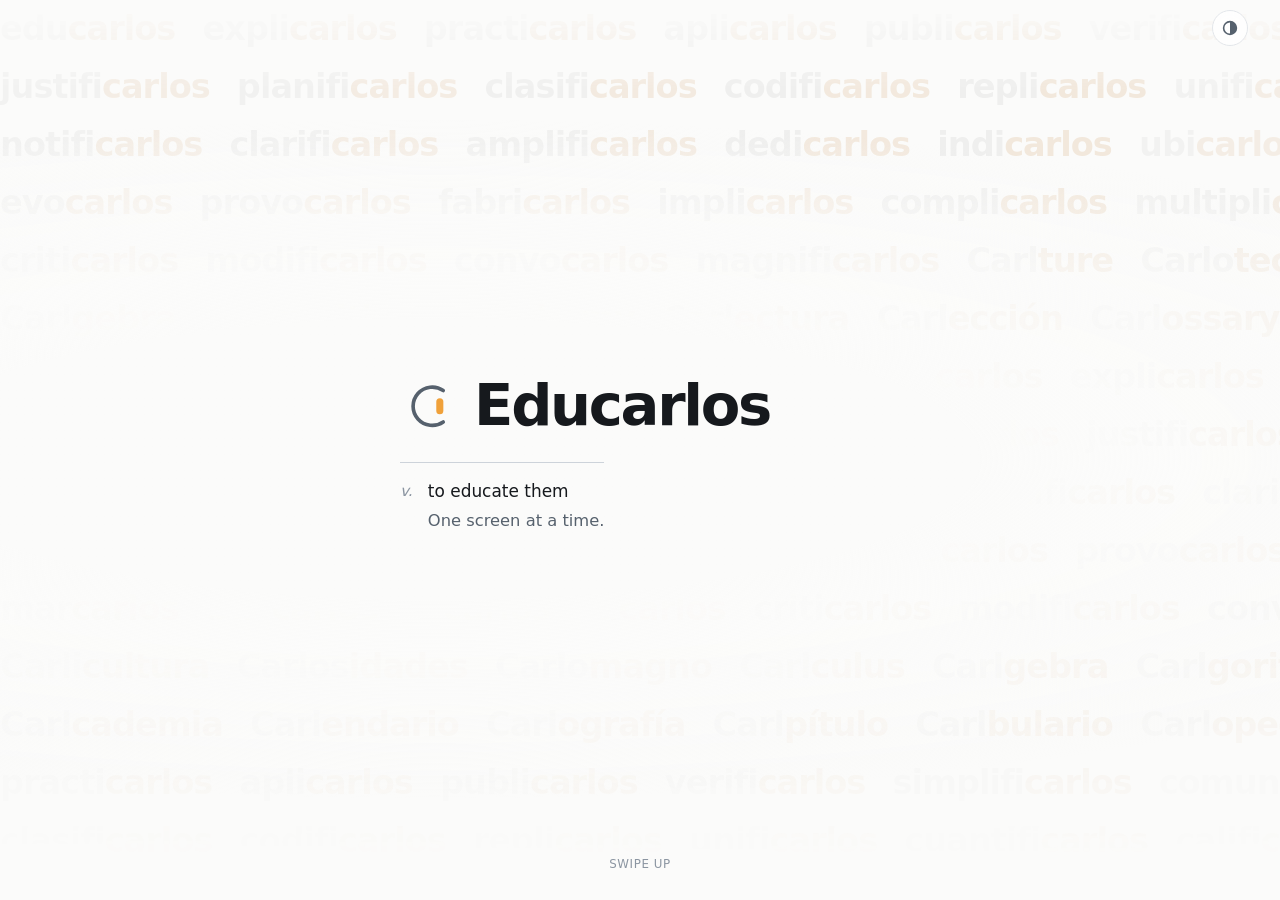
==== index.html @ c678763c "Add a theme toggle, light the icon, and animate the way between screens Four changes the reader meet" ====
<!doctype html>
<html lang="en">
<head>
<meta charset="utf-8">
<meta name="viewport" content="width=device-width, initial-scale=1, viewport-fit=cover, maximum-scale=5">
<meta name="theme-color" content="#0b0d10">
<script>
  /* Applied before first paint, so a saved theme never flashes the other one.
     Mirrors app/theme.js - keep the key and the bar colours in step. */
  try {
    var p = localStorage.getItem('educarlos:theme');
    if (p === 'light' || p === 'dark') {
      document.documentElement.setAttribute('data-theme', p);
      document.querySelector('meta[name=theme-color]')
        .setAttribute('content', p === 'light' ? '#fbfbfa' : '#0b0d10');
    } else if (matchMedia('(prefers-color-scheme: light)').matches) {
      document.querySelector('meta[name=theme-color]').setAttribute('content', '#fbfbfa');
    }
  } catch (e) {}
</script>
<meta name="apple-mobile-web-app-capable" content="yes">
<meta name="apple-mobile-web-app-status-bar-style" content="black-translucent">
<meta name="apple-mobile-web-app-title" content="Educarlos">
<meta name="mobile-web-app-capable" content="yes">
<meta name="color-scheme" content="dark light">
<title>Educarlos</title>
<link rel="icon" href="data:image/svg+xml,<svg xmlns='http://www.w3.org/2000/svg' viewBox='0 0 64 64'><path d='M42.9 16.44 A 19 19 0 1 0 42.9 47.56' fill='none' stroke='%238b95a1' stroke-width='4.6' stroke-linecap='round'/><rect x='36' y='23' width='7.5' height='18' rx='3.75' fill='%23f0a13a'/></svg>">
<!-- Home-screen icon. iOS ignores SVG here and picks the apple-touch-icon
     nearest its target size; the rest of the platforms take the manifest. -->
<link rel="apple-touch-icon" sizes="180x180" href="app/icons/icon-180.png">
<link rel="apple-touch-icon" sizes="167x167" href="app/icons/icon-167.png">
<link rel="apple-touch-icon" sizes="152x152" href="app/icons/icon-152.png">
<link rel="apple-touch-icon" sizes="120x120" href="app/icons/icon-120.png">
<link rel="manifest" href="app/site.webmanifest">
<link rel="stylesheet" href="vendor/katex/katex.min.css">
<link rel="stylesheet" href="app/styles.css">
<script defer src="vendor/katex/katex.min.js"></script>
</head>
<body>
<div id="app" aria-live="polite"></div>
<script type="module" src="app/main.js"></script>
</body>
</html>
---- app/styles.css ----
/* ============================================================
   Base tokens. Dark-first; light theme is a token swap only.
   ============================================================ */
:root {
  --bg:        #0b0d10;
  --bg-soft:   #11151a;
  --surface:   #161b21;
  --surface-2: #1e252d;
  --text:      #e9edf2;
  --text-dim:  #a5b2bf;
  --text-faint:#6f7c8a;
  --line:      #242c35;
  --line-2:    #333e4a;
  --accent:    #f0a13a;          /* overridden per course */
  --accent-ink:#0b0d10;
  --good:      #46c08a;
  --warn:      #e8b13a;
  --danger:    #e8695f;

  --maxw: 34rem;
  --radius: 16px;
  --ease: cubic-bezier(.22,.7,.2,1);
  --pad-x: clamp(1.25rem, 6vw, 2rem);

  --safe-t: env(safe-area-inset-top, 0px);
  --safe-b: env(safe-area-inset-bottom, 0px);
}

/* Light is a token swap. It applies when the device asks for it and the reader
   has not overridden that, or when they pick it outright: the toggle writes
   data-theme onto <html> and localStorage remembers the choice. */
@media (prefers-color-scheme: light) {
  :root:not([data-theme="dark"]) {
    --bg:        #fbfbfa;
    --bg-soft:   #f3f4f2;
    --surface:   #ffffff;
    --surface-2: #f1f3f5;
    --text:      #16191d;
    --text-dim:  #56616d;
    --text-faint:#8b95a1;
    --line:      #e3e6ea;
    --line-2:    #cdd3da;
    --accent-ink:#ffffff;
  }
}
:root[data-theme="light"] {
  --bg:        #fbfbfa;
  --bg-soft:   #f3f4f2;
  --surface:   #ffffff;
  --surface-2: #f1f3f5;
  --text:      #16191d;
  --text-dim:  #56616d;
  --text-faint:#8b95a1;
  --line:      #e3e6ea;
  --line-2:    #cdd3da;
  --accent-ink:#ffffff;
}

* { box-sizing: border-box; }
html, body {
  margin: 0; padding: 0;
  -webkit-tap-highlight-color: transparent;
  height: 100%;
  background: var(--bg);
  color: var(--text);
  overscroll-behavior: none;
}
body {
  font: 400 17px/1.62 -apple-system, BlinkMacSystemFont, "Segoe UI", Inter, system-ui, sans-serif;
  -webkit-font-smoothing: antialiased;
  text-rendering: optimizeLegibility;
  -webkit-text-size-adjust: 100%;
}
h1, h2, h3 { line-height: 1.22; letter-spacing: -0.02em; margin: 0; font-weight: 650; }
p { margin: 0 0 0.9em; }
p:last-child { margin-bottom: 0; }
a { color: var(--accent); text-underline-offset: 3px; }
button { font: inherit; color: inherit; }
code, pre, .mono { font-family: ui-monospace, SFMono-Regular, "SF Mono", Menlo, monospace; }
:focus-visible { outline: 2px solid var(--accent); outline-offset: 3px; border-radius: 4px; }

.wrap { width: 100%; max-width: var(--maxw); margin-inline: auto; padding-inline: var(--pad-x); }

/* ============================================================
   Library (home)
   ============================================================ */
.page {
  min-height: 100dvh;
  padding-top: calc(var(--safe-t) + 2.5rem);
  padding-bottom: calc(var(--safe-b) + 3rem);
}
/* Pages that sit under the fixed topbar need to clear it. */
.page.has-bar { padding-top: calc(var(--safe-t) + 4.75rem); }
.page-head { margin-bottom: 2rem; }
.page-head h1 { font-size: clamp(1.9rem, 8vw, 2.4rem); }
.page-head .sub { color: var(--text-dim); margin-top: .5rem; font-size: .98rem; }

.card-list { display: flex; flex-direction: column; gap: 1rem; }
.course-card {
  display: flex; align-items: center; gap: 1rem;
  padding: 1.1rem 1.15rem;
  background: var(--surface);
  border: 1px solid var(--line);
  border-radius: var(--radius);
  text-decoration: none; color: inherit;
  transition: transform .18s var(--ease), border-color .18s var(--ease);
}
.course-card:active { transform: scale(.985); border-color: var(--line-2); }
.course-card .meta { flex: 1; min-width: 0; }
.course-card h2 { font-size: 1.12rem; margin-bottom: .22rem; }
.course-card .desc {
  color: var(--text-dim); font-size: .9rem; line-height: 1.45;
  display: -webkit-box; -webkit-line-clamp: 2; -webkit-box-orient: vertical; overflow: hidden;
}
.course-card .tag {
  display: inline-block; margin-top: .5rem;
  font-size: .72rem; letter-spacing: .04em; text-transform: uppercase;
  color: var(--accent); font-weight: 600;
}

/* progress ring */
.ring { flex: none; width: 46px; height: 46px; }
.ring circle { fill: none; stroke-width: 4; }
.ring .track { stroke: var(--line-2); }
.ring .fill  { stroke: var(--accent); stroke-linecap: round; transition: stroke-dashoffset .5s var(--ease); }
.ring text { fill: var(--text-dim); font-size: 13px; font-weight: 600; }

/* ============================================================
   Course map — chapters as sections, lessons on a vertical spine
   ============================================================ */
.map-head { margin-bottom: 2rem; }
.map-head h1 { font-size: clamp(1.7rem, 7vw, 2.1rem); }
.map-head .desc { color: var(--text-dim); margin-top: .6rem; font-size: .95rem; }

.chapter { margin-top: 2.2rem; }
.chapter-title {
  display: flex; align-items: baseline; gap: .5rem; flex-wrap: wrap;
  font-size: .78rem; font-weight: 700; letter-spacing: .09em; text-transform: uppercase;
  color: var(--text-faint); margin-bottom: .9rem;
}
.chapter-title .n { color: var(--accent); white-space: nowrap; flex: none; }

.spine { position: relative; padding-left: 2.1rem; }
.spine::before {
  content: ""; position: absolute; left: .72rem; top: .4rem; bottom: .4rem;
  width: 2px; background: var(--line); border-radius: 2px;
}
.lesson-row {
  position: relative; display: block; text-decoration: none; color: inherit;
  padding: .78rem .9rem; margin-bottom: .5rem;
  background: var(--surface); border: 1px solid var(--line);
  border-radius: 13px;
  transition: transform .18s var(--ease), border-color .18s var(--ease);
}
.lesson-row:active { transform: scale(.985); }
.lesson-row .t { font-weight: 550; font-size: 1rem; }
.lesson-row .s { color: var(--text-faint); font-size: .82rem; margin-top: .18rem; }
.lesson-row .dot {
  position: absolute; left: -1.75rem; top: 1.05rem;
  width: 13px; height: 13px; border-radius: 50%;
  background: var(--bg); border: 2px solid var(--line-2);
}
.lesson-row.done   .dot { background: var(--accent); border-color: var(--accent); }
.lesson-row.active .dot { border-color: var(--accent); box-shadow: 0 0 0 4px color-mix(in srgb, var(--accent) 18%, transparent); }
.lesson-row.done   { border-color: color-mix(in srgb, var(--accent) 28%, var(--line)); }
.lesson-row.done .t { color: var(--text-dim); }
.lesson-row.planned { background: transparent; border-style: dashed; opacity: .62; }
.lesson-row.planned .t { color: var(--text-dim); font-weight: 500; }
.lesson-row.planned .dot { border-style: dashed; }
.lesson-row.planned .soon {
  margin-top: .35rem; font-size: .66rem; letter-spacing: .08em;
  text-transform: uppercase; color: var(--text-faint); font-weight: 700;
}

.disclaimer {
  margin-top: 2.5rem; padding: .9rem 1rem;
  border: 1px solid var(--line); border-radius: 12px;
  background: var(--bg-soft);
  color: var(--text-faint); font-size: .8rem; line-height: 1.5;
}

/* ============================================================
   Lesson player
   ============================================================ */
.topbar {
  position: fixed; inset: 0 0 auto 0; z-index: 20;
  padding-top: var(--safe-t);
  background: linear-gradient(to bottom, var(--bg) 55%, transparent);
  pointer-events: none;
}
.topbar .row {
  display: flex; align-items: center; gap: .75rem;
  height: 46px; padding-inline: max(var(--pad-x), .75rem);
  max-width: var(--maxw); margin-inline: auto;
}
.back {
  pointer-events: auto;
  display: grid; place-items: center;
  width: 34px; height: 34px; margin-left: -6px;
  border: 0; border-radius: 50%; background: transparent;
  color: var(--text-dim); cursor: pointer;
}
.back:active { background: var(--surface-2); }
.crumb {
  flex: 1; min-width: 0; color: var(--text-faint);
  font-size: .78rem; font-weight: 500;
  white-space: nowrap; overflow: hidden; text-overflow: ellipsis;
}
.count { color: var(--text-faint); font-size: .78rem; font-variant-numeric: tabular-nums; }
.pbar { height: 2px; background: var(--line); }
.pbar > i {
  display: block; height: 100%; width: 0%;
  background: var(--accent); border-radius: 2px;
  transition: width .35s var(--ease);
}

.deck {
  height: 100dvh;
  overflow-y: scroll;
  scroll-snap-type: y mandatory;
  overscroll-behavior-y: contain;
  -webkit-overflow-scrolling: touch;
  scrollbar-width: none;
}
.deck::-webkit-scrollbar { display: none; }

.screen {
  position: relative;
  min-height: 100dvh;
  scroll-snap-align: start;
  display: flex; flex-direction: column; justify-content: center;
  justify-content: safe center;   /* tall screens must not clip at the top */
  padding: calc(var(--safe-t) + 4rem) 0 calc(var(--safe-b) + 3.5rem);
}
.screen > .wrap { display: flex; flex-direction: column; gap: 1.35rem; }

/* entrance animation, staggered per block */
[data-anim] {
  opacity: 0; transform: translateY(14px);
  transition: opacity .5s var(--ease), transform .5s var(--ease);
  transition-delay: calc(var(--i, 0) * 70ms);
}
.screen.in [data-anim] { opacity: 1; transform: none; }
@media (prefers-reduced-motion: reduce) {
  [data-anim] { opacity: 1; transform: none; transition: none; }
  .deck { scroll-behavior: auto; }
  * { animation-duration: .01ms !important; transition-duration: .01ms !important; }
}

/* scroll hint on the first screen only */
.hint {
  position: absolute; left: 0; right: 0; bottom: calc(var(--safe-b) + 1.6rem);
  text-align: center; color: var(--text-faint); font-size: .74rem;
  letter-spacing: .05em; text-transform: uppercase;
  animation: bob 2.2s ease-in-out infinite;
}
@keyframes bob { 0%,100% { transform: translateY(0); opacity: .55 } 50% { transform: translateY(5px); opacity: 1 } }

/* ============================================================
   Blocks
   ============================================================ */
.b-prose h2 { font-size: clamp(1.45rem, 6.4vw, 1.85rem); margin-bottom: .7rem; }
.b-prose h3 { font-size: 1.05rem; color: var(--accent); font-weight: 600;
              letter-spacing: .02em; margin-bottom: .5rem; }
.b-prose p  { color: var(--text-dim); }
.b-prose strong { color: var(--text); font-weight: 620; }
.screen[data-kind="title"] .b-prose h2 { font-size: clamp(1.9rem, 9vw, 2.6rem); }
.screen[data-kind="title"] .b-prose p  { font-size: 1.05rem; }

.b-visual figure { margin: 0; }
.b-visual .art {
  background: var(--bg-soft);
  border: 1px solid var(--line);
  border-radius: var(--radius);
  padding: 1.1rem;
  overflow-x: auto;
}
.b-visual svg { display: block; width: 100%; height: auto; }
/* Shared visual vocabulary - every SVG in the courses draws from these. */
.b-visual svg text { font-family: inherit; font-size: 11px; fill: var(--text-dim); }
.b-visual svg .lbl    { fill: var(--text); font-weight: 600; }
.b-visual svg .accent { fill: var(--accent); }
.b-visual svg .dim    { fill: var(--text-faint); }
.b-visual svg .box    { fill: var(--surface); stroke: var(--line-2); stroke-width: 1.5; }
.b-visual svg .line   { stroke: var(--line-2); stroke-width: 1.5; fill: none; }
.b-visual svg .stroke-accent { stroke: var(--accent); stroke-width: 2; fill: none; }
.b-visual svg .hot    { fill: var(--accent); }
.b-visual svg .cold   { fill: var(--line-2); }
.b-visual figcaption {
  margin-top: .6rem; color: var(--text-faint);
  font-size: .82rem; line-height: 1.45; text-align: center;
}

.b-formula { overflow-x: auto; overflow-y: hidden; padding: .35rem 0; }
.b-formula .katex-display { margin: 0; }
.katex { font-size: 1.05em; }

.b-code pre {
  margin: 0; padding: .9rem 1rem;
  background: var(--bg-soft); border: 1px solid var(--line);
  border-radius: 12px; overflow-x: auto;
  font-size: .82rem; line-height: 1.55;
}
.b-code .lbl {
  display: block; margin-bottom: .45rem;
  font-size: .7rem; letter-spacing: .08em; text-transform: uppercase; color: var(--text-faint);
}
.b-code .tok-c { color: var(--text-faint); }
.b-code .tok-s { color: var(--good); }
.b-code .tok-k { color: var(--accent); }
.b-code .tok-n { color: #7fb3f0; }

.b-table .scroller { overflow-x: auto; border: 1px solid var(--line); border-radius: 12px; }
.b-table table { width: 100%; border-collapse: collapse; font-size: .86rem; }
.b-table th, .b-table td { padding: .6rem .7rem; text-align: left; vertical-align: top; }
.b-table thead th {
  background: var(--surface-2); color: var(--text);
  font-size: .72rem; letter-spacing: .05em; text-transform: uppercase; font-weight: 650;
  white-space: nowrap;
}
.b-table tbody tr + tr td { border-top: 1px solid var(--line); }
.b-table td { color: var(--text-dim); }
.b-table td:first-child { color: var(--text); font-weight: 550; }
.b-table[data-cols="2"] td:last-child,
.b-table[data-cols="2"] th:last-child { text-align: right; white-space: nowrap; }
.b-table caption { caption-side: bottom; padding-top: .55rem; color: var(--text-faint); font-size: .8rem; }

/* Below this width a 3-column comparison is unreadable, so each row
   becomes its own labelled card and the header row is dropped. */
@media (max-width: 33rem) {
  .b-table:not([data-cols="2"]) .scroller { overflow: visible; border: 0; border-radius: 0; }
  .b-table:not([data-cols="2"]) table,
  .b-table:not([data-cols="2"]) tbody,
  .b-table:not([data-cols="2"]) tr,
  .b-table:not([data-cols="2"]) td { display: block; width: 100%; }
  .b-table:not([data-cols="2"]) thead { display: none; }
  .b-table:not([data-cols="2"]) tr {
    background: var(--surface); border: 1px solid var(--line);
    border-radius: 12px; padding: .35rem .15rem; margin-bottom: .55rem;
  }
  .b-table:not([data-cols="2"]) tbody tr + tr td { border-top: 0; }
  .b-table:not([data-cols="2"]) td { padding: .45rem .85rem; }
  .b-table:not([data-cols="2"]) td::before {
    content: attr(data-label); display: block;
    font-size: .66rem; letter-spacing: .08em; text-transform: uppercase;
    color: var(--text-faint); font-weight: 700; margin-bottom: .12rem;
  }
  .b-table:not([data-cols="2"]) td:first-child { font-size: 1.02rem; padding-top: .6rem; }
  .b-table:not([data-cols="2"]) td:first-child::before { display: none; }
  .b-table:not([data-cols="2"]) td:last-child { padding-bottom: .7rem; }
}

.b-callout {
  border-radius: 13px; padding: .9rem 1rem;
  border: 1px solid var(--line); background: var(--bg-soft);
  border-left: 3px solid var(--tone, var(--accent));
}
.b-callout .lbl {
  display: block; margin-bottom: .35rem;
  font-size: .7rem; letter-spacing: .08em; text-transform: uppercase;
  font-weight: 700; color: var(--tone, var(--accent));
}
.b-callout p { color: var(--text-dim); font-size: .93rem; }
.b-callout[data-tone="note"]    { --tone: #7fb3f0; }
.b-callout[data-tone="warning"] { --tone: var(--warn); }
.b-callout[data-tone="gotcha"]  { --tone: var(--danger); }
.b-callout[data-tone="key"]     { --tone: var(--accent); }

.b-steps ol { margin: 0; padding: 0; list-style: none; counter-reset: s; }
.b-steps li {
  position: relative; padding-left: 2.4rem; padding-bottom: 1.05rem;
  color: var(--text-dim); font-size: .95rem;
}
.b-steps li:last-child { padding-bottom: 0; }
.b-steps li::before {
  counter-increment: s; content: counter(s);
  position: absolute; left: 0; top: -1px;
  width: 1.6rem; height: 1.6rem; border-radius: 50%;
  display: grid; place-items: center;
  background: var(--surface-2); color: var(--accent);
  font-size: .78rem; font-weight: 700;
}
.b-steps li:not(:last-child)::after {
  content: ""; position: absolute; left: .78rem; top: 1.75rem; bottom: .25rem;
  width: 2px; background: var(--line);
}
.b-steps li b { color: var(--text); font-weight: 600; }

.b-reveal { border: 1px solid var(--line); border-radius: 13px; background: var(--surface); overflow: hidden; }
.b-reveal summary {
  list-style: none; cursor: pointer; padding: 1rem 1.05rem;
  -webkit-user-select: none; user-select: none;
}
.b-reveal summary::-webkit-details-marker { display: none; }
.b-reveal summary::marker { content: ""; }
.b-reveal .q { font-weight: 560; }
.b-reveal .cue {
  display: flex; align-items: center; gap: .45rem; margin-top: .75rem;
  color: var(--accent); font-weight: 600; font-size: .88rem;
}
.b-reveal .chev { transition: transform .28s var(--ease); }
.b-reveal[open] .chev { transform: rotate(90deg); }
.b-reveal[open] summary .cue { opacity: .55; }
.b-reveal .a { border-top: 1px solid var(--line); animation: fadeIn .32s var(--ease); }
.b-reveal .a p { padding: .9rem 1.05rem; margin: 0; color: var(--text-dim); font-size: .93rem; }
.b-reveal .a p + p { padding-top: 0; }
@keyframes fadeIn { from { opacity: 0; transform: translateY(-4px); } to { opacity: 1; transform: none; } }

.b-sources { border-top: 1px solid var(--line); padding-top: .8rem; }
.b-sources .lbl {
  display: block; margin-bottom: .5rem;
  font-size: .68rem; letter-spacing: .08em; text-transform: uppercase; color: var(--text-faint);
}
.b-sources ol { margin: 0; padding-left: 1.1rem; }
.b-sources li { color: var(--text-faint); font-size: .8rem; line-height: 1.5; margin-bottom: .35rem; }

/* end-of-lesson screen */
.outro { text-align: center; }
.outro .mark {
  width: 54px; height: 54px; margin: 0 auto 1.1rem;
  border-radius: 50%; display: grid; place-items: center;
  background: color-mix(in srgb, var(--accent) 16%, transparent);
  color: var(--accent);
}
.cta {
  display: inline-flex; align-items: center; gap: .5rem;
  margin-top: 1.4rem; padding: .8rem 1.3rem;
  background: var(--accent); color: var(--accent-ink);
  border: 0; border-radius: 999px;
  font-weight: 650; text-decoration: none; cursor: pointer;
}
.cta.ghost { background: transparent; color: var(--text-dim); border: 1px solid var(--line-2); }
.outro .btns { display: flex; flex-direction: column; align-items: center; gap: .6rem; }

.empty { color: var(--text-faint); padding: 3rem 0; text-align: center; }

/* ============================================================
   Brand — the mark, and the field of puns behind the library
   ============================================================ */
:root {
  --pun-ink: rgba(233, 237, 242, .05);
  --pun-hot: rgba(240, 161, 58, .12);
}
@media (prefers-color-scheme: light) {
  :root:not([data-theme="dark"]) {
    --pun-ink: rgba(22, 25, 29, .05);
    --pun-hot: rgba(185, 112, 26, .13);
  }
}
:root[data-theme="light"] {
  --pun-ink: rgba(22, 25, 29, .05);
  --pun-hot: rgba(185, 112, 26, .13);
}

.brandlock { display: flex; align-items: center; gap: .55rem; }
.mark-c { width: 1.12em; height: 1.12em; flex: none; color: var(--text-dim); }
.page-head h1.brandlock { letter-spacing: -.035em; }
.page-head .sub .def { color: var(--text-faint); }
.page-head .sub .def i { font-style: normal; font-weight: 650; }

/* Every word here contains "carlos". The shared syllable is tinted, so the
   field reads as texture first and as a joke only on a second look. */
.punfield {
  position: fixed; inset: 0; z-index: 0;
  overflow: hidden; pointer-events: none; user-select: none;
  display: flex; flex-direction: column;
  -webkit-mask-image: linear-gradient(to bottom, transparent, #000 10%, #000 56%, transparent 96%);
          mask-image: linear-gradient(to bottom, transparent, #000 10%, #000 56%, transparent 96%);
}
.pun-row { height: 58px; flex: none; display: flex; align-items: center; overflow: hidden; }
.pun-track { display: flex; width: max-content; animation: pun-drift linear infinite; }
.pun-set { display: flex; gap: 1.7rem; padding-right: 1.7rem; }
.pun {
  font-size: clamp(1.45rem, 5.5vw, 2.1rem);
  font-weight: 650; letter-spacing: -.03em; white-space: nowrap;
  color: var(--pun-ink);
  opacity: calc(.7 + var(--d) * .075);
}
.pun b { font-weight: 650; color: var(--pun-hot); }
@keyframes pun-drift { from { transform: translateX(0); } to { transform: translateX(-50%); } }

/* The library sits on top of the field; every other view has none. */
.page { position: relative; z-index: 1; }

@media (prefers-reduced-motion: reduce) { .pun-track { animation: none; } }

/* ============================================================
   Home — a brand screen you swipe past, then the shelves
   ============================================================ */
.deck.home, .page { position: relative; z-index: 1; }

.screen[data-kind="hero"] > .wrap.hero {
  display: flex; flex-direction: column; gap: 1.1rem; align-items: flex-start;
}
.lockup-xl {
  display: flex; align-items: center; gap: .6rem;
  font-size: clamp(2.7rem, 13vw, 3.6rem);
  font-weight: 650; letter-spacing: -.04em; line-height: 1;
}
/* A dictionary entry, not a sentence: the part of speech sits in its own
   column so the two lines of the gloss share one left edge. */
.hero-def {
  display: grid; grid-template-columns: auto 1fr;
  column-gap: .95rem; row-gap: .15rem;
  border-top: 1px solid var(--line-2);
  padding-top: .95rem; margin-top: .35rem;
  max-width: 21rem;
}
.hero-def .pos {
  grid-row: 1; font-style: italic; font-size: .95rem;
  color: var(--text-faint); padding-top: .06em;
}
.hero-def .d1 { grid-row: 1; grid-column: 2; color: var(--text); font-size: 1.06rem; }
.hero-def .d2 { grid-row: 2; grid-column: 2; color: var(--text-dim); font-size: 1.02rem; }

/* Past the hero the field is backdrop, not headline. */
.punfield { transition: opacity .5s var(--ease); }
#app.past-hero .punfield { opacity: .32; }

.sec-head {
  font-size: .74rem; font-weight: 700; letter-spacing: .12em; text-transform: uppercase;
  color: var(--text-faint); margin-bottom: 1.1rem;
}
.section-list { display: flex; flex-direction: column; gap: .85rem; }
.section-card {
  display: flex; align-items: center; gap: 1rem;
  padding: 1.15rem 1.2rem;
  background: var(--surface); border: 1px solid var(--line);
  border-radius: var(--radius);
  text-decoration: none; color: inherit;
  transition: transform .18s var(--ease), border-color .18s var(--ease);
}
.section-card:active { transform: scale(.985); border-color: var(--line-2); }
.section-card .badge {
  flex: none; width: 46px; height: 46px; border-radius: 13px;
  display: grid; place-items: center;
  background: var(--surface-2); border: 1px solid var(--line);
  font-size: .92rem; font-weight: 700; letter-spacing: .04em;
  color: var(--text-dim);
}
.section-card .meta { flex: 1; min-width: 0; }
.section-card h2 { font-size: 1.12rem; margin-bottom: .22rem; }
.section-card .desc { color: var(--text-dim); font-size: .9rem; line-height: 1.45; }
.section-card .tag {
  display: inline-block; margin-top: .5rem;
  font-size: .72rem; letter-spacing: .04em; text-transform: uppercase;
  color: var(--accent); font-weight: 600;
}
/* An empty shelf is a promise, not a dead end - it reads quieter.
   Note: not ".empty", which is the page-level utility and centres its text. */
.section-card.soon .badge { font-size: 1.35rem; color: var(--accent); }
.section-card.soon .tag { color: var(--text-faint); }

/* ============================================================
   Search within a section
   ============================================================ */
.searchbox { margin-bottom: 1.1rem; }
.searchbox input {
  width: 100%; font: inherit; font-size: 1rem;
  padding: .8rem 1rem; border-radius: 13px;
  background: var(--surface); color: var(--text);
  border: 1px solid var(--line);
  -webkit-appearance: none; appearance: none;
}
.searchbox input::placeholder { color: var(--text-faint); }
.searchbox input:focus { outline: none; border-color: var(--line-2); }
.searchbox input:focus-visible { outline: 2px solid var(--accent); outline-offset: 2px; }
.searchbox input::-webkit-search-cancel-button { -webkit-appearance: none; }

/* Lessons that matched, listed under their course. */
.hits {
  display: flex; flex-direction: column; gap: 1px;
  margin: -.35rem 0 .25rem 1.1rem;
  padding-left: 1rem; border-left: 2px solid var(--line);
}
.hit {
  display: block; text-decoration: none; color: var(--text-dim);
  font-size: .9rem; padding: .5rem 0;
}
.hit .hit-ch {
  display: block; font-size: .68rem; letter-spacing: .08em; text-transform: uppercase;
  color: var(--text-faint); margin-bottom: .1rem;
}
.hit.planned, .hit.more { color: var(--text-faint); }

/* A soft clearing so the lockup is never fighting a pun for legibility. */
.screen[data-kind="hero"]::before {
  content: ""; position: absolute; inset: 0; pointer-events: none;
  background: radial-gradient(125% 46% at 34% 51%,
    var(--bg) 0%,
    var(--bg) 34%,
    color-mix(in srgb, var(--bg) 72%, transparent) 58%,
    transparent 82%);
}
.screen[data-kind="hero"] > .wrap.hero { position: relative; z-index: 1; }

/* ============================================================
   Theme toggle — system, light, dark
   ============================================================ */
/* On the home deck it floats; inside a topbar it sits in the row. Both need
   pointer events back, since .topbar itself lets touches through. */
.corner {
  position: fixed; z-index: 30;
  top: calc(var(--safe-t) + .6rem); right: max(var(--pad-x), .75rem);
}
.theme-toggle {
  pointer-events: auto;
  flex: none; display: grid; place-items: center;
  width: 36px; height: 36px; padding: 0;
  border-radius: 50%; cursor: pointer;
  background: color-mix(in srgb, var(--surface) 82%, transparent);
  border: 1px solid var(--line);
  color: var(--text-dim);
  -webkit-backdrop-filter: blur(12px); backdrop-filter: blur(12px);
  transition: transform .18s var(--ease), border-color .18s var(--ease), color .18s var(--ease);
}
.theme-toggle:active { transform: scale(.9); }
.theme-toggle:hover { color: var(--text); border-color: var(--line-2); }
.theme-toggle svg { width: 20px; height: 20px; fill: currentColor; }
.theme-toggle svg [fill="none"] { stroke: currentColor; stroke-width: 1.6; stroke-linecap: round; }
.theme-toggle svg .half { fill: currentColor; opacity: .999; }
/* The icon turns over as the theme does - a half-second of feedback that the
   tap landed, on a control whose effect is otherwise instantaneous. */
.theme-toggle.spun svg { animation: spin-in .45s var(--ease); }
@keyframes spin-in {
  from { transform: rotate(-120deg) scale(.55); opacity: 0; }
  to   { transform: none; opacity: 1; }
}

/* ============================================================
   Shelves — reading the spines before opening the shelf
   ============================================================ */
.section-card .rail {
  display: flex; flex-wrap: wrap; gap: .3rem .35rem; margin-top: .6rem;
}
.section-card .chip {
  display: inline-flex; align-items: center; gap: .32rem;
  padding: .22rem .55rem .24rem;
  border-radius: 999px; border: 1px solid var(--line);
  background: var(--bg-soft);
  font-size: .72rem; font-weight: 550; color: var(--text-dim);
  max-width: 100%; min-width: 0;
}
/* The ellipsis has to live on a block inside the chip: a flex container
   never truncates its own text. */
.section-card .chip .txt {
  min-width: 0; white-space: nowrap; overflow: hidden; text-overflow: ellipsis;
}
.section-card .chip::before {
  content: ""; flex: none; width: 6px; height: 6px; border-radius: 50%;
  background: var(--accent);
}
.section-card .chip.more { color: var(--text-faint); }
.section-card .chip.more::before { display: none; }
.section-card .tag { margin-top: .55rem; }

/* The chevron leans in on touch, so the card reads as a door rather than a
   panel. It is decoration: the whole card is the link. */
.section-card .go {
  flex: none; display: grid; place-items: center;
  width: 26px; height: 26px; color: var(--text-faint);
  transition: transform .22s var(--ease), color .22s var(--ease);
}
.section-card:active .go { transform: translateX(3px); color: var(--accent); }
.section-card { align-items: flex-start; }
.section-card .badge, .section-card .go { margin-top: .1rem; }

/* The section's own header: the badge that flew in from the shelf, then the
   title under it rather than beside it - this screen has room to breathe. */
.sec-hero .badge {
  display: grid; place-items: center;
  width: 52px; height: 52px; border-radius: 15px; margin-bottom: .9rem;
  background: var(--surface-2); border: 1px solid var(--line);
  font-size: 1.05rem; font-weight: 700; letter-spacing: .04em; color: var(--text-dim);
}

/* Cards and chapters land one after another, wherever they are mounted.
   Distinct from [data-anim], which waits on a snapped screen to scroll in. */
[data-rise] {
  animation: rise .46s var(--ease) both;
  animation-delay: calc(var(--i, 0) * 55ms);
}
@keyframes rise { from { opacity: 0; transform: translateY(13px); } to { opacity: 1; transform: none; } }

/* ============================================================
   View transitions — one screen handing over to the next
   ============================================================ */
/* Paired elements (a shelf badge, a course title) fly between the two views;
   everything else is the root cross-fade below. Safari and Chrome run these;
   anywhere else the navigation simply happens, which is the old behaviour. */
::view-transition-group(*) { animation-duration: .44s; animation-timing-function: var(--ease); }
::view-transition-old(root), ::view-transition-new(root) {
  animation-duration: .44s; animation-timing-function: var(--ease);
  mix-blend-mode: normal;                 /* the two frames must not multiply */
}
::view-transition-old(root) { z-index: 0; }
::view-transition-new(root) { z-index: 1; }

/* Going deeper: the new screen rises over the old one, which settles back. */
:root[data-nav="forward"]::view-transition-old(root) { animation-name: vt-recede; }
:root[data-nav="forward"]::view-transition-new(root) { animation-name: vt-rise; }
/* Coming back out: mirrored, so the gesture feels reversible. */
:root[data-nav="back"]::view-transition-old(root) { animation-name: vt-sink; }
:root[data-nav="back"]::view-transition-new(root) { animation-name: vt-return; }
/* A theme change is not travel - it washes, in place. */
:root[data-nav="theme"]::view-transition-old(root) { animation: vt-fade-out .5s var(--ease) both; }
:root[data-nav="theme"]::view-transition-new(root) { animation: vt-fade-in .5s var(--ease) both; }

@keyframes vt-rise    { from { opacity: 0; transform: translateY(26px) scale(.985); } to { opacity: 1; transform: none; } }
@keyframes vt-recede  { from { opacity: 1; transform: none; } to { opacity: 0; transform: scale(.965); } }
@keyframes vt-return  { from { opacity: 0; transform: scale(.97); } to { opacity: 1; transform: none; } }
@keyframes vt-sink    { from { opacity: 1; transform: none; } to { opacity: 0; transform: translateY(22px) scale(.99); } }
@keyframes vt-fade-out { from { opacity: 1; } to { opacity: 0; } }
@keyframes vt-fade-in  { from { opacity: 0; } to { opacity: 1; } }

@media (prefers-reduced-motion: reduce) {
  [data-rise] { animation: none; }
  ::view-transition-group(*), ::view-transition-old(*), ::view-transition-new(*) { animation: none !important; }
}

/* The toggle rides at the end of a topbar row, clear of the count. */
.topbar .theme-toggle { margin-left: .35rem; margin-right: -4px; }
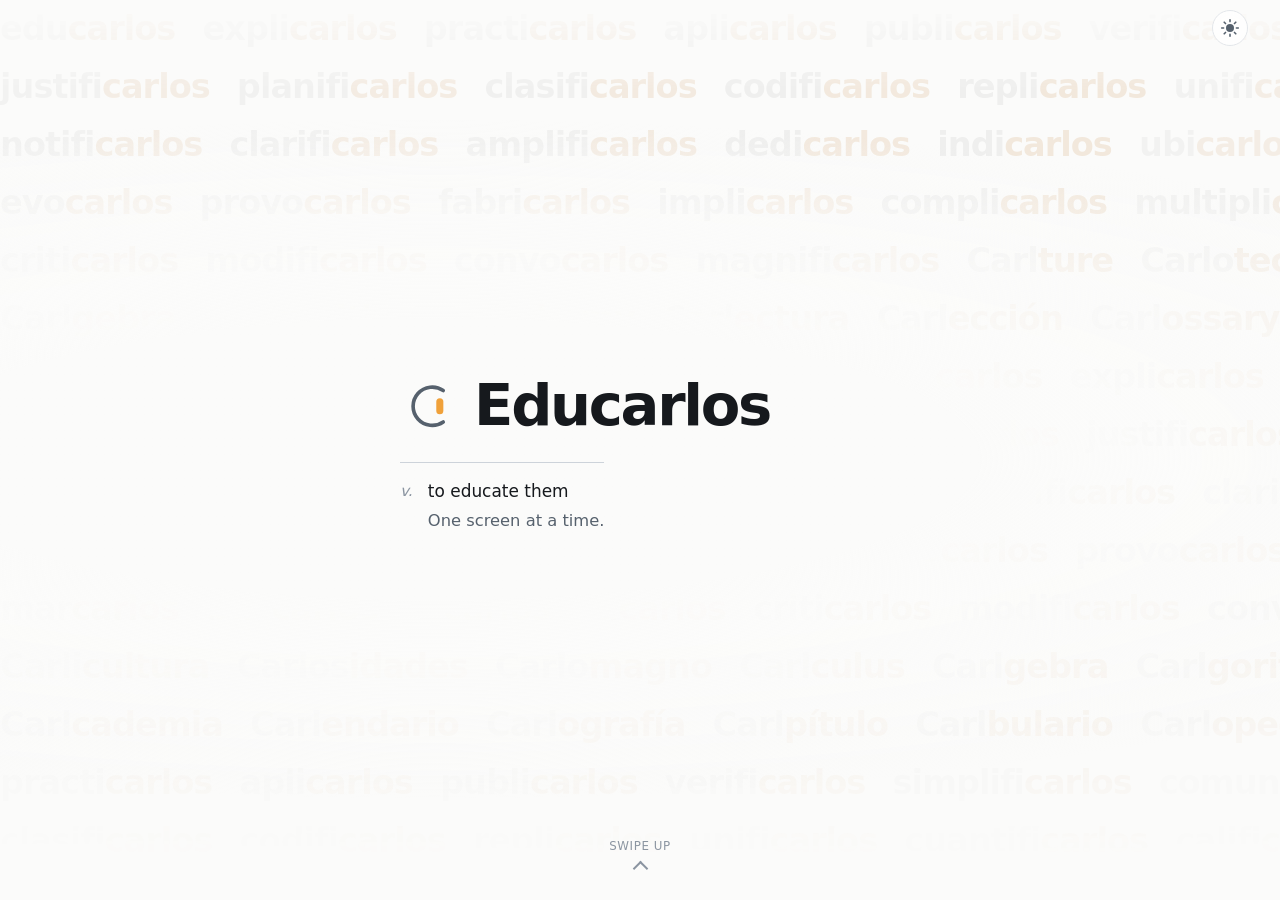
==== commit 9668df39: "Default to light, and animate the first swipe Light is now what a reader gets before touching anythi" ====
--- a/index.html
+++ b/index.html
@@ -3,26 +3,25 @@
 <head>
 <meta charset="utf-8">
 <meta name="viewport" content="width=device-width, initial-scale=1, viewport-fit=cover, maximum-scale=5">
-<meta name="theme-color" content="#0b0d10">
+<meta name="theme-color" content="#fbfbfa">
 <script>
-  /* Applied before first paint, so a saved theme never flashes the other one.
+  /* Applied before first paint, so the theme never flashes the other one.
+     Light is the default; only an explicit "system" defers to the phone.
      Mirrors app/theme.js - keep the key and the bar colours in step. */
   try {
     var p = localStorage.getItem('educarlos:theme');
-    if (p === 'light' || p === 'dark') {
-      document.documentElement.setAttribute('data-theme', p);
-      document.querySelector('meta[name=theme-color]')
-        .setAttribute('content', p === 'light' ? '#fbfbfa' : '#0b0d10');
-    } else if (matchMedia('(prefers-color-scheme: light)').matches) {
-      document.querySelector('meta[name=theme-color]').setAttribute('content', '#fbfbfa');
-    }
+    var dark = p === 'dark'
+      || (p === 'system' && matchMedia('(prefers-color-scheme: dark)').matches);
+    if (p !== 'system') document.documentElement.setAttribute('data-theme', dark ? 'dark' : 'light');
+    document.querySelector('meta[name=theme-color]')
+      .setAttribute('content', dark ? '#0b0d10' : '#fbfbfa');
   } catch (e) {}
 </script>
 <meta name="apple-mobile-web-app-capable" content="yes">
-<meta name="apple-mobile-web-app-status-bar-style" content="black-translucent">
+<meta name="apple-mobile-web-app-status-bar-style" content="default">
 <meta name="apple-mobile-web-app-title" content="Educarlos">
 <meta name="mobile-web-app-capable" content="yes">
-<meta name="color-scheme" content="dark light">
+<meta name="color-scheme" content="light dark">
 <title>Educarlos</title>
 <link rel="icon" href="data:image/svg+xml,<svg xmlns='http://www.w3.org/2000/svg' viewBox='0 0 64 64'><path d='M42.9 16.44 A 19 19 0 1 0 42.9 47.56' fill='none' stroke='%238b95a1' stroke-width='4.6' stroke-linecap='round'/><rect x='36' y='23' width='7.5' height='18' rx='3.75' fill='%23f0a13a'/></svg>">
 <!-- Home-screen icon. iOS ignores SVG here and picks the apple-touch-icon
--- a/app/styles.css
+++ b/app/styles.css
@@ -513,7 +513,8 @@
 .hero-def .d1 { grid-row: 1; grid-column: 2; color: var(--text); font-size: 1.06rem; }
 .hero-def .d2 { grid-row: 2; grid-column: 2; color: var(--text-dim); font-size: 1.02rem; }
 
-/* Past the hero the field is backdrop, not headline. */
+/* Past the hero the field is backdrop, not headline. The opacity step is the
+   floor; the scroll-linked rules further down do the rest. */
 .punfield { transition: opacity .5s var(--ease); }
 #app.past-hero .punfield { opacity: .32; }
 
@@ -720,3 +721,67 @@
 
 /* The toggle rides at the end of a topbar row, clear of the count. */
 .topbar .theme-toggle { margin-left: .35rem; margin-right: -4px; }
+
+/* ============================================================
+   The first swipe — hero handing over to the shelves
+   ============================================================ */
+/* --p is how far the reader is between the two home screens, 0 to 1, written
+   by wireHome() on every frame of the scroll. Everything here is a function of
+   that one number, so the whole handover tracks the finger: push halfway and
+   stop, and it sits halfway. */
+@media (prefers-reduced-motion: no-preference) {
+  /* The lockup lifts, shrinks a little and blurs out of the way. It is the
+     thing being left behind, so it leads. */
+  .deck.home .wrap.hero {
+    transform: translateY(calc(var(--p, 0) * -9vh)) scale(calc(1 - var(--p, 0) * .09));
+    opacity: clamp(0, calc(1 - var(--p, 0) * 1.45), 1);
+    filter: blur(calc(var(--p, 0) * 3px));
+    will-change: transform, opacity;
+  }
+  /* Its clearing in the pun field closes as it goes. */
+  .deck.home .screen[data-kind="hero"]::before { opacity: calc(1 - var(--p, 0)); }
+
+  /* The field drifts the other way and swells slightly: the parallax that
+     tells the eye the two screens are at different depths. */
+  .punfield {
+    transform: translateY(calc(var(--p, 0) * 7vh)) scale(calc(1 + var(--p, 0) * .07));
+    will-change: transform;
+  }
+
+  /* The shelves arrive a beat behind the scroll, then settle - the small lag
+     is what makes the swipe feel like it has weight. */
+  .deck.home .screen[data-kind="shelves"] > .wrap {
+    transform: translateY(calc((1 - var(--p, 0)) * 5vh));
+  }
+  .deck.home .screen[data-kind="shelves"] .sec-head { opacity: var(--p, 0); }
+
+  /* The hint fades as soon as the swipe starts - it has been answered. */
+  .deck.home .hint { opacity: calc(1 - var(--p, 0) * 2.6); }
+}
+
+/* The cue reads as a direction, not a caption. The bob moves to the chevron
+   so the label can be faded by --p - an animation would outrank that. */
+.deck.home .hint {
+  display: flex; flex-direction: column; align-items: center; gap: .45rem;
+  animation: none;
+}
+.deck.home .hint::after {
+  content: ""; width: 9px; height: 9px;
+  border-right: 2px solid currentColor; border-bottom: 2px solid currentColor;
+  rotate: -135deg;                       /* a chevron, pointing up */
+  animation: chev 2.2s ease-in-out infinite;
+}
+/* rotate and translate are separate properties here, so the bob does not
+   have to carry the chevron's rotation with it. */
+@keyframes chev {
+  0%, 100% { translate: 0 3px; opacity: .5; }
+  50%      { translate: 0 -2px; opacity: 1; }
+}
+
+/* Each shelf lands with a little overshoot, one after the other. */
+.section-card[data-anim] {
+  transition: opacity .5s var(--ease),
+              transform .62s cubic-bezier(.2, .9, .25, 1.08);
+  transform: translateY(22px) scale(.97);
+}
+.screen.in .section-card[data-anim] { transform: none; }
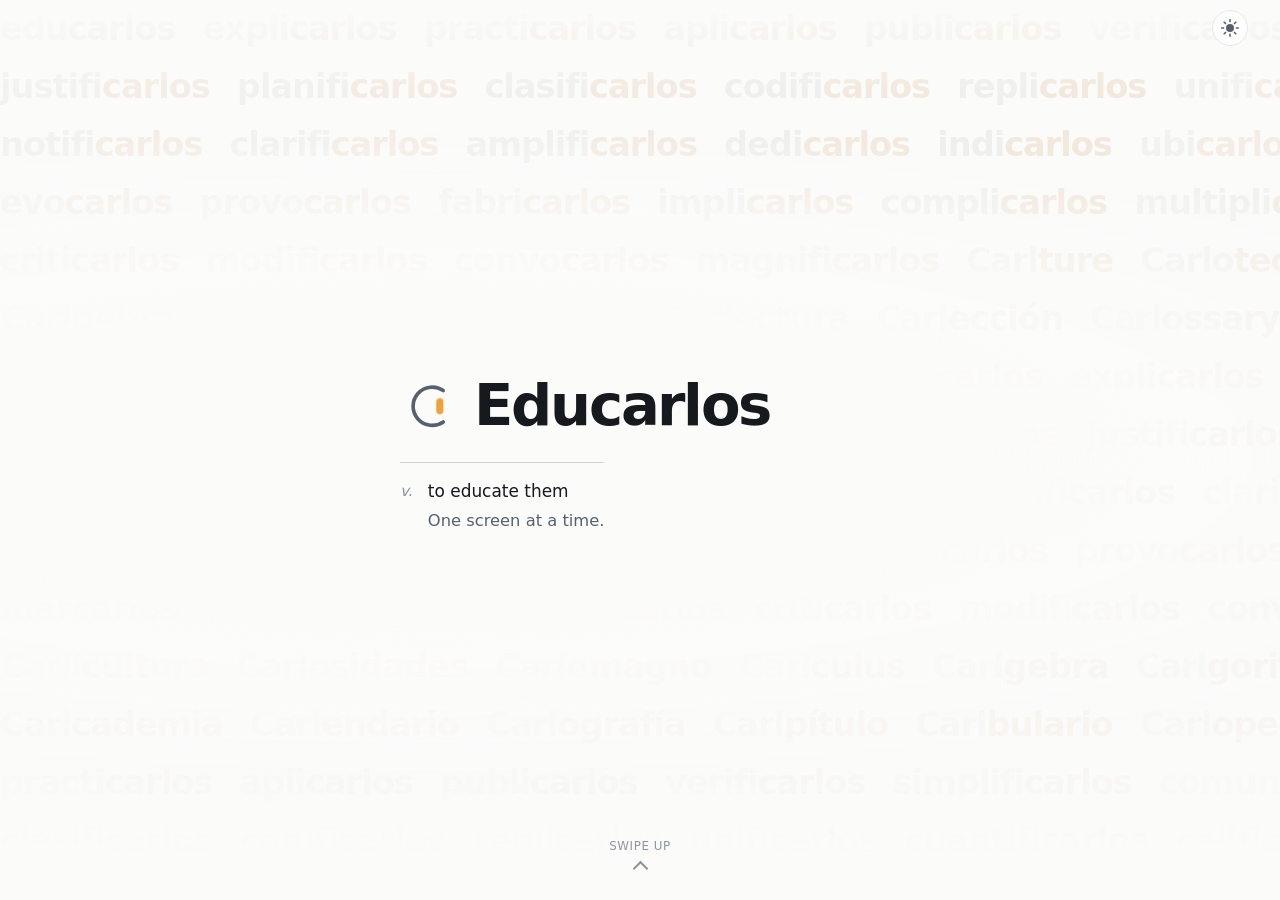
==== commit 8f24b292: "Stamp a build id on the app's own URLs A phone that had the app open showed the Punto shelf filled w" ====
--- a/index.html
+++ b/index.html
@@ -32,11 +32,11 @@
 <link rel="apple-touch-icon" sizes="120x120" href="app/icons/icon-120.png">
 <link rel="manifest" href="app/site.webmanifest">
 <link rel="stylesheet" href="vendor/katex/katex.min.css">
-<link rel="stylesheet" href="app/styles.css">
+<link rel="stylesheet" href="app/styles.css?v=202609051941">
 <script defer src="vendor/katex/katex.min.js"></script>
 </head>
 <body>
 <div id="app" aria-live="polite"></div>
-<script type="module" src="app/main.js"></script>
+<script type="module" src="app/main.js?v=202609051941"></script>
 </body>
 </html>
--- a/app/styles.css
+++ b/app/styles.css
@@ -513,10 +513,11 @@
 .hero-def .d1 { grid-row: 1; grid-column: 2; color: var(--text); font-size: 1.06rem; }
 .hero-def .d2 { grid-row: 2; grid-column: 2; color: var(--text-dim); font-size: 1.02rem; }
 
-/* Past the hero the field is backdrop, not headline. The opacity step is the
-   floor; the scroll-linked rules further down do the rest. */
-.punfield { transition: opacity .5s var(--ease); }
-#app.past-hero .punfield { opacity: .32; }
+/* Past the hero the field is backdrop, not headline - and it dims on the way
+   there rather than in one step, so it never competes with the shelves it is
+   handing over to. --p carries the swipe even when motion is reduced, which
+   is why the fade lives out here and not with the transforms. */
+.punfield { opacity: max(.22, calc(1 - var(--p, 0) * 1.5)); }
 
 .sec-head {
   font-size: .74rem; font-weight: 700; letter-spacing: .12em; text-transform: uppercase;
@@ -677,8 +678,10 @@
 
 /* Cards and chapters land one after another, wherever they are mounted.
    Distinct from [data-anim], which waits on a snapped screen to scroll in. */
+/* backwards, never both: if an animation is ever dropped or cut short, the
+   element must be left in its natural, visible state. */
 [data-rise] {
-  animation: rise .46s var(--ease) both;
+  animation: rise .46s var(--ease) backwards;
   animation-delay: calc(var(--i, 0) * 55ms);
 }
 @keyframes rise { from { opacity: 0; transform: translateY(13px); } to { opacity: 1; transform: none; } }
@@ -744,7 +747,7 @@
   /* The field drifts the other way and swells slightly: the parallax that
      tells the eye the two screens are at different depths. */
   .punfield {
-    transform: translateY(calc(var(--p, 0) * 7vh)) scale(calc(1 + var(--p, 0) * .07));
+    transform: translateY(calc(var(--p, 0) * 7vh)) scale(calc(1 + var(--p, 0) * .04));
     will-change: transform;
   }
 
@@ -785,3 +788,379 @@
   transform: translateY(22px) scale(.97);
 }
 .screen.in .section-card[data-anim] { transform: none; }
+
+/* ============================================================
+   The opening — the mark drawing itself, the name arriving
+   ============================================================ */
+/* Everything here is first-paint only, and only on the home screen. The idea
+   is one second of assembly: the C draws, the screen it holds drops in, the
+   name rises a letter at a time, the gloss wipes across. */
+.lockup-xl .mk { display: inline-flex; }
+.lockup-xl .word { display: inline-flex; }
+.lockup-xl .word .l { display: inline-block; will-change: transform, opacity; }
+
+@media (prefers-reduced-motion: no-preference) {
+  /* 100 is the arc's length to the nearest unit: r19 over 300 degrees. */
+  .lockup-xl .mark-c .arc {
+    stroke-dasharray: 100; stroke-dashoffset: 100;
+    animation: draw-c 1s var(--ease) .1s forwards;
+  }
+  .lockup-xl .mark-c .bar {
+    transform-box: fill-box; transform-origin: center;
+    scale: 0 .4; opacity: 0;
+    animation: drop-bar .55s cubic-bezier(.2, .9, .25, 1.5) .8s forwards;
+  }
+  .lockup-xl .word .l {
+    opacity: 0; translate: 0 .42em; rotate: x -55deg;
+    animation: letter-up .6s var(--ease) forwards;
+    animation-delay: calc(.34s + var(--i) * .042s);
+  }
+  /* The gloss is a definition: it should read as being written out. */
+  .hero-def {
+    -webkit-mask-image: linear-gradient(to right, #000 0 0);
+            mask-image: linear-gradient(to right, #000 0 0);
+    -webkit-mask-size: 0% 100%; mask-size: 0% 100%;
+    -webkit-mask-repeat: no-repeat; mask-repeat: no-repeat;
+    animation: wipe-in .85s var(--ease) 1s forwards;
+  }
+}
+
+@keyframes draw-c   { to { stroke-dashoffset: 0; } }
+@keyframes drop-bar { to { scale: 1 1; opacity: 1; } }
+@keyframes letter-up { to { opacity: 1; translate: 0 0; rotate: x 0deg; } }
+@keyframes wipe-in  { to { -webkit-mask-size: 100% 100%; mask-size: 100% 100%; } }
+
+/* ============================================================
+   Depth — the swipe as two planes, not one scroll
+   ============================================================ */
+@media (prefers-reduced-motion: no-preference) {
+  .deck.home .screen { perspective: 1100px; }
+
+  /* The hero does not merely leave: it falls back into the page. */
+  .deck.home .wrap.hero {
+    transform: translateY(calc(var(--p, 0) * -9vh))
+               translateZ(calc(var(--p, 0) * -170px))
+               rotateX(calc(var(--p, 0) * 7deg));
+    transform-origin: 50% 0;
+  }
+  /* And the shelves tip up to meet the reader as they arrive. */
+  .deck.home .screen[data-kind="shelves"] > .wrap {
+    transform: translateY(calc((1 - var(--p, 0)) * 5vh))
+               rotateX(calc((1 - var(--p, 0)) * 9deg));
+    transform-origin: 50% 100%;
+  }
+  /* The field fans as it goes, alternate rows parting - the swipe opens it
+     like a hand of cards rather than sliding a picture. */
+  .pun-row:nth-child(odd)  { transform: translateY(calc(var(--p, 0) * -2.4vh)); }
+  .pun-row:nth-child(even) { transform: translateY(calc(var(--p, 0) *  2.4vh)); }
+}
+
+/* ============================================================
+   Touch — every tap answered before the route changes
+   ============================================================ */
+.section-card, .course-card, .lesson-row {
+  transition: transform .32s var(--ease), border-color .2s var(--ease),
+              box-shadow .32s var(--ease);
+}
+.section-card:active, .course-card:active, .lesson-row:active {
+  transform: scale(.975);
+  box-shadow: 0 12px 30px -18px rgba(0, 0, 0, .55);
+}
+/* A ring of accent leaves the badge under the finger and fades outward. */
+.section-card .badge { position: relative; transition: color .25s var(--ease), border-color .25s var(--ease); }
+.section-card:active .badge { color: var(--accent); border-color: color-mix(in srgb, var(--accent) 45%, var(--line)); }
+.section-card .badge::after {
+  content: ""; position: absolute; inset: 0; border-radius: inherit; pointer-events: none;
+}
+@media (prefers-reduced-motion: no-preference) {
+  .section-card.tapped .badge::after { animation: flare .6s var(--ease); }
+  .course-card.tapped, .lesson-row.tapped { animation: nudge .45s var(--ease); }
+}
+@keyframes flare {
+  from { box-shadow: 0 0 0 0 color-mix(in srgb, var(--accent) 55%, transparent); }
+  to   { box-shadow: 0 0 0 16px transparent; }
+}
+@keyframes nudge {
+  0%   { transform: scale(1); }
+  35%  { transform: scale(.972); }
+  100% { transform: scale(1); }
+}
+
+/* ============================================================
+   The course map, assembling
+   ============================================================ */
+@media (prefers-reduced-motion: no-preference) {
+  /* The spine draws down, and each stop on it pops as the line reaches it. */
+  .spine::before {
+    transform-origin: 50% 0;
+    animation: draw-spine .7s var(--ease) backwards;
+    animation-delay: .1s;
+  }
+  .lesson-row .dot {
+    animation: dot-in .42s cubic-bezier(.2, .9, .25, 1.55) backwards;
+    animation-delay: calc(.28s + var(--i, 0) * .07s);
+  }
+  /* Done work lands with its accent already lit. */
+  .lesson-row.done .dot { animation-name: dot-in-done; }
+}
+@keyframes draw-spine { from { scale: 1 0; } to { scale: 1 1; } }
+@keyframes dot-in      { from { scale: 0; opacity: 0; } to { scale: 1; opacity: 1; } }
+@keyframes dot-in-done {
+  0%   { scale: 0; opacity: 0; }
+  70%  { scale: 1.35; opacity: 1; }
+  100% { scale: 1; opacity: 1; }
+}
+
+/* The ring sweeps to its value instead of appearing at it. */
+.ring .fill { transition: stroke-dashoffset 1.1s var(--ease) .15s; }
+
+/* ============================================================
+   Patterns — the object page
+   ============================================================ */
+.facts { display: flex; flex-wrap: wrap; gap: .4rem; margin-top: .75rem; }
+.fact {
+  padding: .25rem .6rem; border-radius: 999px;
+  border: 1px solid var(--line); background: var(--bg-soft);
+  font-size: .74rem; font-weight: 600; color: var(--text-dim);
+}
+
+.pat-block { margin-bottom: 1.9rem; }
+.pat-block h2 {
+  font-size: .74rem; font-weight: 700; letter-spacing: .12em; text-transform: uppercase;
+  color: var(--text-faint); margin-bottom: .75rem;
+}
+.pat-block ul { margin: 0; padding-left: 1.1rem; }
+.pat-block li { margin-bottom: .45rem; font-size: .95rem; line-height: 1.55; }
+.pat-block.materials ul, .pat-block.notes ul { list-style: none; padding-left: 0; }
+.pat-block.materials li, .pat-block.notes li {
+  padding: .6rem .85rem; margin-bottom: .4rem;
+  background: var(--surface); border: 1px solid var(--line); border-radius: 12px;
+}
+.pat-block.materials b { color: var(--text-dim); font-weight: 600; margin-right: .35rem; }
+
+/* The stitch key, on both the object page and the workshop sheet: the
+   abbreviation in its own column, so the eye can run down it. */
+.pat-block dl, .sheet dl { margin: 0; display: flex; flex-direction: column; gap: .1rem; }
+.pat-block dl > div, .sheet dl > div {
+  display: grid; grid-template-columns: 4.6rem 1fr; gap: .6rem;
+  padding: .42rem 0; border-bottom: 1px solid var(--line);
+}
+.pat-block dl > div:last-child, .sheet dl > div:last-child { border-bottom: 0; }
+.pat-block dt, .sheet dt {
+  font-weight: 700; color: var(--accent); font-size: .92rem;
+  font-family: ui-monospace, SFMono-Regular, "SF Mono", Menlo, monospace;
+}
+.pat-block dd, .sheet dd { margin: 0; font-size: .92rem; color: var(--text-dim); }
+.pat-block dd .n, .sheet dd .n { color: var(--text-faint); }
+
+.piece-list { display: flex; flex-direction: column; gap: .55rem; }
+.piece-row {
+  display: flex; align-items: center; gap: .9rem;
+  padding: .85rem 1rem; text-decoration: none; color: inherit;
+  background: var(--surface); border: 1px solid var(--line); border-radius: 14px;
+  transition: transform .18s var(--ease), border-color .18s var(--ease);
+}
+.piece-row:active { transform: scale(.985); }
+.piece-row .t { flex: 1; min-width: 0; }
+.piece-row .ttl { display: block; font-weight: 600; font-size: 1.02rem; }
+.piece-row .s { display: block; color: var(--text-faint); font-size: .8rem; margin-top: .16rem; }
+.piece-row.done { border-color: color-mix(in srgb, var(--accent) 30%, var(--line)); }
+.piece-row.done .ttl { color: var(--text-dim); }
+.piece-row.active { border-color: color-mix(in srgb, var(--accent) 45%, var(--line)); }
+
+.pat-source { margin-top: 2rem; color: var(--text-faint); font-size: .8rem; }
+
+/* ============================================================
+   The workshop — one round, both hands busy
+   ============================================================ */
+/* Nothing here scrolls and nothing here is small. The reader is holding a
+   hook: they get one glance, from arm's length, at an angle, and then look
+   back at the yarn. So the round fills the screen, the whole card is the
+   button that advances it, and the two controls that could be tapped by
+   mistake (back, stitch count) sit in a bar at the thumb end. */
+.shop {
+  height: 100dvh; width: 100%; overflow: hidden;
+  display: grid; grid-template-columns: minmax(0, 1fr);
+  grid-template-rows: auto 2px 1fr auto;
+  padding-top: var(--safe-t); padding-bottom: var(--safe-b);
+  background: var(--bg);
+}
+.shop-bar {
+  display: flex; align-items: center; gap: .6rem; min-width: 0;
+  height: 46px; padding-inline: max(var(--pad-x), .75rem);
+  max-width: var(--maxw); width: 100%; margin-inline: auto;
+}
+.shop-bar .crumb { flex: 1 1 auto; min-width: 0; color: var(--text-dim); }
+.shop-bar .crumb b { font-weight: 650; color: var(--text); }
+.shop-pbar { background: var(--line); }
+.shop-pbar > i {
+  display: block; height: 100%; width: 0%;
+  background: var(--accent); transition: width .3s var(--ease);
+}
+
+.chip-btn {
+  flex: none; display: grid; place-items: center;
+  width: 34px; height: 34px; padding: 0; cursor: pointer;
+  border-radius: 50%; border: 1px solid var(--line);
+  background: color-mix(in srgb, var(--accent) 14%, transparent);
+  color: var(--accent);
+}
+.chip-btn svg { width: 19px; height: 19px; }
+.chip-btn svg [fill="none"] { stroke: currentColor; stroke-width: 1.5; stroke-linecap: round; }
+.chip-btn.off { background: transparent; color: var(--text-faint); }
+.chip-btn.off svg { opacity: .75; }
+
+/* The card. A button, so it is focusable and answers Enter, but drawn as the
+   page itself: at this size a button that looked like a button would just be
+   a smaller target. */
+.shop-main {
+  display: flex; flex-direction: column; align-items: center; justify-content: flex-start;
+  width: 100%; min-height: 0; padding: 1rem var(--pad-x) .5rem;
+  border: 0; background: transparent; text-align: center; cursor: pointer;
+  -webkit-user-select: none; user-select: none;
+  touch-action: pan-y;
+}
+
+/* The round holds the middle of the screen whatever its length; the preview
+   and the hint sit under it, at the bottom, where they never move. */
+.rd {
+  flex: 1 1 auto; min-height: 0; width: 100%;
+  display: flex; flex-direction: column; align-items: center; justify-content: center;
+}
+.rnum {
+  display: flex; align-items: baseline; justify-content: center; gap: .5rem;
+  color: var(--text-faint);
+}
+.rnum .lbl { font-size: .8rem; letter-spacing: .1em; text-transform: uppercase; font-weight: 700; }
+.rnum b {
+  font-size: clamp(2.6rem, 15vw, 4rem); line-height: 1; color: var(--text);
+  font-variant-numeric: tabular-nums; letter-spacing: -.03em;
+}
+.rnum .tot { font-size: .85rem; }
+
+.rtext {
+  font-size: clamp(1.5rem, 7.4vw, 2.15rem); line-height: 1.28; font-weight: 600;
+  letter-spacing: -.015em; margin-top: .2rem; max-width: 20ch;
+}
+.rtext code { font-size: .95em; }
+
+.rcount {
+  margin-top: .35rem; padding: .3rem .9rem; border-radius: 999px;
+  background: color-mix(in srgb, var(--accent) 16%, transparent);
+  color: var(--accent); font-weight: 700; font-size: 1.15rem;
+  font-variant-numeric: tabular-nums;
+}
+.rcount span { font-weight: 600; font-size: .85em; opacity: .8; }
+
+/* Which of six identical rounds you are on. The pips are the whole point:
+   a number you have to read is worse than a row you can see at a glance. */
+.reps {
+  display: flex; flex-direction: column; align-items: center; gap: .4rem;
+  margin-top: .5rem; color: var(--text-faint); font-size: .8rem;
+}
+.reps .pips { display: flex; gap: .3rem; }
+.reps .pips i {
+  width: 9px; height: 9px; border-radius: 50%;
+  border: 1.5px solid var(--line-2); background: transparent;
+}
+.reps .pips i.past { background: var(--line-2); }
+.reps .pips i.now {
+  background: var(--accent); border-color: var(--accent);
+  box-shadow: 0 0 0 4px color-mix(in srgb, var(--accent) 18%, transparent);
+}
+
+.rnote {
+  margin-top: .7rem; max-width: 30ch;
+  color: var(--text-dim); font-size: .92rem; line-height: 1.5;
+}
+.rnext {
+  flex: none; padding-top: .8rem; max-width: 100%; width: 100%;
+  color: var(--text-faint); font-size: .82rem;
+  white-space: nowrap; overflow: hidden; text-overflow: ellipsis;
+}
+.rhint { color: var(--text-faint); font-size: .7rem; opacity: .65; padding-top: .3rem; }
+
+.shop-main.is-done { justify-content: center; }
+.shop-main .done { display: flex; flex-direction: column; align-items: center; }
+.shop-main .done .mark {
+  width: 54px; height: 54px; margin-bottom: 1rem;
+  border-radius: 50%; display: grid; place-items: center;
+  background: color-mix(in srgb, var(--accent) 16%, transparent); color: var(--accent);
+}
+.shop-main .done h2 { font-size: 1.5rem; }
+.shop-main .done .finish { margin-top: 1.3rem; text-align: left; max-width: 30ch; }
+.shop-main .done .finish h3 {
+  font-size: .7rem; letter-spacing: .12em; text-transform: uppercase;
+  color: var(--text-faint); margin-bottom: .5rem;
+}
+.shop-main .done .finish ul { margin: 0; padding-left: 1.1rem; color: var(--text-dim); font-size: .92rem; }
+.shop-main .done .finish li { margin-bottom: .4rem; line-height: 1.5; }
+.shop-main .done .btns { display: flex; flex-direction: column; align-items: center; gap: .55rem; }
+
+/* The bar the thumb can reach without looking. Tall on purpose: these are
+   the two taps you make with a hook still in your hand. */
+.shop-foot {
+  display: flex; align-items: center; gap: .5rem; min-width: 0;
+  padding: .5rem max(var(--pad-x), .75rem) .7rem;
+  max-width: var(--maxw); width: 100%; margin-inline: auto;
+  border-top: 1px solid var(--line);
+}
+.foot-btn {
+  flex: none; display: grid; place-items: center;
+  width: 58px; height: 54px; padding: 0; cursor: pointer;
+  border-radius: 15px; border: 1px solid var(--line);
+  background: var(--surface); color: var(--text-dim);
+}
+.foot-btn:active { transform: scale(.96); background: var(--surface-2); }
+.foot-btn svg { width: 22px; height: 22px; }
+.foot-btn svg [fill="none"] { stroke: currentColor; stroke-width: 1.7; stroke-linecap: round; stroke-linejoin: round; }
+
+.tally-btn {
+  flex: 1; height: 54px; cursor: pointer;
+  display: flex; align-items: baseline; justify-content: center; gap: .15rem;
+  border-radius: 15px; border: 1px solid var(--line); background: var(--surface);
+  font-variant-numeric: tabular-nums;
+}
+.tally-btn:active { transform: scale(.985); background: var(--surface-2); }
+.tally-btn b { font-size: 1.5rem; font-weight: 700; }
+.tally-btn span { color: var(--text-faint); font-size: .95rem; }
+.tally-btn:disabled { opacity: .4; cursor: default; }
+.tally-btn.full {
+  border-color: var(--accent); color: var(--accent);
+  background: color-mix(in srgb, var(--accent) 12%, transparent);
+}
+.tally-btn.full span { color: inherit; opacity: .8; }
+
+/* The stitch key, over the round rather than instead of it: one tap out,
+   one tap back, and the round is still where it was. */
+.sheet {
+  position: fixed; inset: 0; z-index: 40;
+  display: flex; align-items: flex-end;
+  background: color-mix(in srgb, var(--bg) 62%, transparent);
+  -webkit-backdrop-filter: blur(6px); backdrop-filter: blur(6px);
+}
+/* display:flex would otherwise beat the [hidden] default, leaving a closed
+   sheet swallowing every tap on the round behind it. */
+.sheet[hidden] { display: none; }
+.sheet-in {
+  width: 100%; max-width: var(--maxw); margin-inline: auto;
+  padding: 1.2rem var(--pad-x) calc(var(--safe-b) + 1.4rem);
+  background: var(--surface); border-top: 1px solid var(--line);
+  border-radius: 20px 20px 0 0;
+  max-height: 72vh; overflow-y: auto;
+}
+.sheet-in h2 {
+  font-size: .74rem; font-weight: 700; letter-spacing: .12em; text-transform: uppercase;
+  color: var(--text-faint); margin-bottom: .8rem;
+}
+
+@media (prefers-reduced-motion: no-preference) {
+  /* The round arrives; it does not cut. Short enough that a fast worker
+     tapping through six identical rounds never waits on it. */
+    .shop-main > .rd > *, .shop-main > .rnext {
+    animation: rd-in .22s var(--ease) backwards;
+  }
+  .sheet-in { animation: sheet-up .26s var(--ease); }
+}
+@keyframes rd-in { from { opacity: 0; transform: translateY(7px); } to { opacity: 1; transform: none; } }
+@keyframes sheet-up { from { transform: translateY(100%); } to { transform: none; } }
